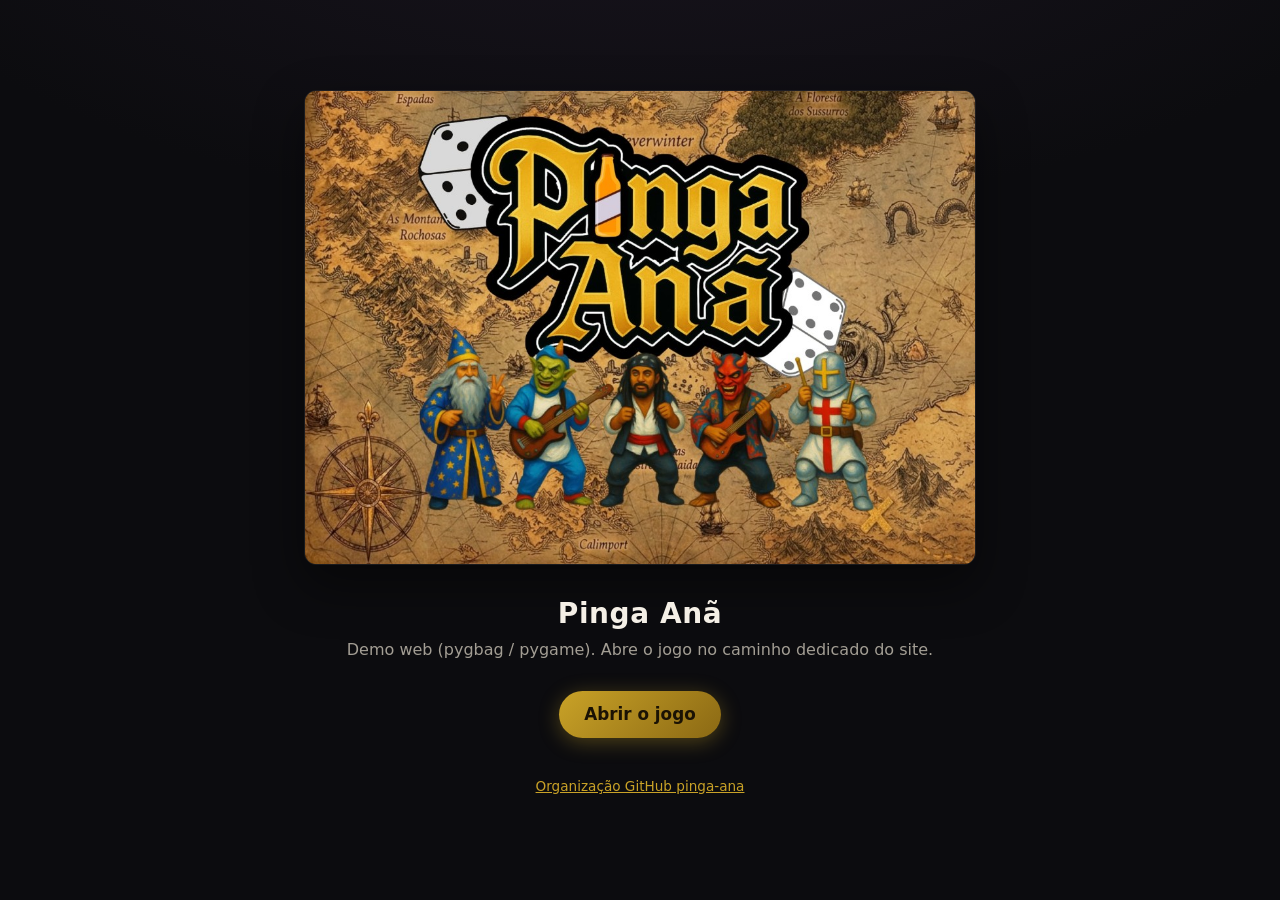
==== index.html @ 32bd064d "feat: landing org pinga-ana.com Static page, hero image, CNAME, .nojekyll, link to /pinga-ana-advent" ====
<!DOCTYPE html>
<html lang="pt">
<head>
  <meta charset="utf-8" />
  <meta name="viewport" content="width=device-width, initial-scale=1" />
  <title>Pinga Anã</title>
  <meta name="description" content="Pinga Anã — demo em navegador (pygbag) e mundo em mapa." />
  <style>
    :root {
      color-scheme: dark;
      --bg: #0c0c0f;
      --fg: #f4efe6;
      --muted: #a39e94;
      --accent: #c9a227;
      --card: #16161c;
    }
    * { box-sizing: border-box; }
    body {
      margin: 0;
      min-height: 100vh;
      font-family: system-ui, "Segoe UI", Roboto, Ubuntu, sans-serif;
      background: radial-gradient(ellipse 120% 80% at 50% -20%, #1a1520 0%, var(--bg) 55%);
      color: var(--fg);
      display: flex;
      flex-direction: column;
      align-items: center;
      justify-content: center;
      padding: 2rem 1.25rem 3rem;
      text-align: center;
    }
    main {
      max-width: 42rem;
      width: 100%;
    }
    .hero {
      width: 100%;
      height: auto;
      border-radius: 12px;
      box-shadow: 0 20px 50px rgba(0, 0, 0, 0.45);
      border: 1px solid rgba(255, 255, 255, 0.06);
    }
    h1 {
      font-size: clamp(1.35rem, 4vw, 1.75rem);
      font-weight: 600;
      letter-spacing: 0.02em;
      margin: 1.75rem 0 0.5rem;
    }
    p.lead {
      color: var(--muted);
      line-height: 1.55;
      margin: 0 0 1.75rem;
      font-size: 1rem;
    }
    a.play {
      display: inline-flex;
      align-items: center;
      justify-content: center;
      gap: 0.5rem;
      padding: 0.85rem 1.6rem;
      border-radius: 999px;
      background: linear-gradient(135deg, var(--accent), #8b6914);
      color: #1a1204;
      font-weight: 700;
      text-decoration: none;
      font-size: 1.05rem;
      box-shadow: 0 4px 20px rgba(201, 162, 39, 0.35);
      transition: transform 0.15s ease, box-shadow 0.15s ease;
    }
    a.play:hover {
      transform: translateY(-2px);
      box-shadow: 0 8px 28px rgba(201, 162, 39, 0.45);
    }
    a.play:focus-visible {
      outline: 2px solid var(--accent);
      outline-offset: 3px;
    }
    footer {
      margin-top: 2.5rem;
      font-size: 0.85rem;
      color: var(--muted);
    }
    footer a {
      color: var(--accent);
    }
  </style>
</head>
<body>
  <main>
    <img
      class="hero"
      src="assets/hero.png"
      alt="Logótipo Pinga Anã: título dourado, dados de RPG, mapa antigo e personagens de fantasia numa banda."
    />
    <h1>Pinga Anã</h1>
    <p class="lead">
      Demo web (pygbag / pygame). Abre o jogo no caminho dedicado do site.
    </p>
    <a class="play" href="/pinga-ana-adventure-demo/">Abrir o jogo</a>
    <footer>
      <a href="https://github.com/pinga-ana">Organização GitHub pinga-ana</a>
    </footer>
  </main>
</body>
</html>
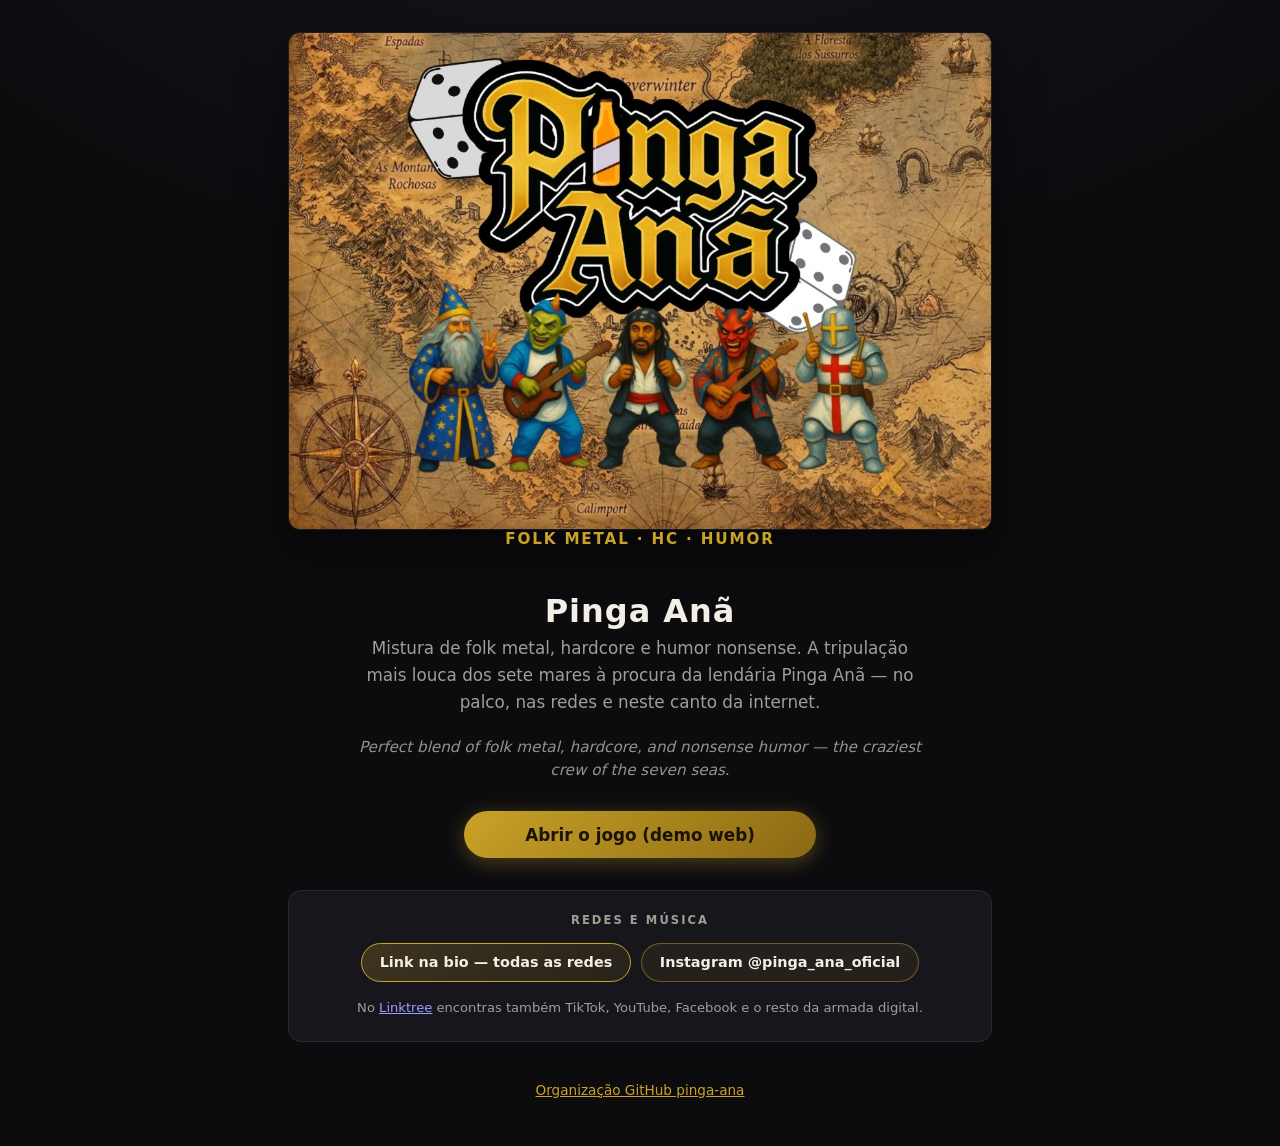
==== commit 67ba7b7f: "Expand landing with band bio, social links, and OG tags. Aligns the homepage copy with Instagram/Lin" ====
--- a/index.html
+++ b/index.html
@@ -3,8 +3,14 @@
 <head>
   <meta charset="utf-8" />
   <meta name="viewport" content="width=device-width, initial-scale=1" />
-  <title>Pinga Anã</title>
-  <meta name="description" content="Pinga Anã — demo em navegador (pygbag) e mundo em mapa." />
+  <title>Pinga Anã — Folk metal, HC e humor</title>
+  <meta name="description" content="Pinga Anã: mistura de folk metal, hardcore e humor nonsense. Demo web, redes sociais e a tripulação mais louca dos sete mares." />
+  <meta property="og:title" content="Pinga Anã" />
+  <meta property="og:description" content="Folk metal, HC e humor nonsense — em busca da lendária Pinga Anã. Jogo demo, Instagram e link na bio." />
+  <meta property="og:type" content="website" />
+  <meta property="og:image" content="https://pinga-ana.com/assets/hero.png" />
+  <meta name="twitter:card" content="summary_large_image" />
+  <meta name="twitter:image" content="https://pinga-ana.com/assets/hero.png" />
   <style>
     :root {
       color-scheme: dark;
@@ -12,7 +18,9 @@
       --fg: #f4efe6;
       --muted: #a39e94;
       --accent: #c9a227;
+      --accent-dim: #8b6914;
       --card: #16161c;
+      --card-border: rgba(255, 255, 255, 0.08);
     }
     * { box-sizing: border-box; }
     body {
@@ -24,13 +32,17 @@
       display: flex;
       flex-direction: column;
       align-items: center;
-      justify-content: center;
       padding: 2rem 1.25rem 3rem;
       text-align: center;
     }
     main {
-      max-width: 42rem;
-      width: 100%;
+      max-width: 44rem;
+      width: 100%;
+      flex: 1;
+      display: flex;
+      flex-direction: column;
+      align-items: center;
+      justify-content: center;
     }
     .hero {
       width: 100%;
@@ -40,16 +52,42 @@
       border: 1px solid rgba(255, 255, 255, 0.06);
     }
     h1 {
-      font-size: clamp(1.35rem, 4vw, 1.75rem);
+      font-size: clamp(1.5rem, 4.5vw, 2rem);
+      font-weight: 700;
+      letter-spacing: 0.03em;
+      margin: 1.75rem 0 0.35rem;
+    }
+    .subtitle {
+      font-size: 0.95rem;
       font-weight: 600;
-      letter-spacing: 0.02em;
-      margin: 1.75rem 0 0.5rem;
+      color: var(--accent);
+      letter-spacing: 0.12em;
+      text-transform: uppercase;
+      margin: 0 0 1rem;
     }
     p.lead {
       color: var(--muted);
+      line-height: 1.6;
+      margin: 0 0 1.25rem;
+      font-size: 1.05rem;
+      max-width: 36rem;
+    }
+    p.lead-en {
+      color: var(--muted);
+      opacity: 0.92;
+      font-size: 0.95rem;
       line-height: 1.55;
       margin: 0 0 1.75rem;
-      font-size: 1rem;
+      font-style: italic;
+      max-width: 36rem;
+    }
+    .actions {
+      display: flex;
+      flex-direction: column;
+      align-items: stretch;
+      gap: 0.75rem;
+      width: 100%;
+      max-width: 22rem;
     }
     a.play {
       display: inline-flex;
@@ -58,7 +96,7 @@
       gap: 0.5rem;
       padding: 0.85rem 1.6rem;
       border-radius: 999px;
-      background: linear-gradient(135deg, var(--accent), #8b6914);
+      background: linear-gradient(135deg, var(--accent), var(--accent-dim));
       color: #1a1204;
       font-weight: 700;
       text-decoration: none;
@@ -73,6 +111,62 @@
     a.play:focus-visible {
       outline: 2px solid var(--accent);
       outline-offset: 3px;
+    }
+    .social-block {
+      margin-top: 2rem;
+      padding: 1.35rem 1.25rem 1.5rem;
+      width: 100%;
+      border-radius: 14px;
+      background: var(--card);
+      border: 1px solid var(--card-border);
+    }
+    .social-block h2 {
+      font-size: 0.72rem;
+      font-weight: 600;
+      letter-spacing: 0.18em;
+      text-transform: uppercase;
+      color: var(--muted);
+      margin: 0 0 1rem;
+    }
+    .social-row {
+      display: flex;
+      flex-wrap: wrap;
+      gap: 0.65rem;
+      justify-content: center;
+    }
+    a.social {
+      display: inline-flex;
+      align-items: center;
+      justify-content: center;
+      gap: 0.45rem;
+      padding: 0.65rem 1.1rem;
+      border-radius: 999px;
+      border: 1px solid rgba(201, 162, 39, 0.45);
+      color: var(--fg);
+      text-decoration: none;
+      font-weight: 600;
+      font-size: 0.9rem;
+      background: rgba(201, 162, 39, 0.08);
+      transition: background 0.15s ease, border-color 0.15s ease, transform 0.15s ease;
+    }
+    a.social:hover {
+      background: rgba(201, 162, 39, 0.18);
+      border-color: var(--accent);
+      transform: translateY(-1px);
+    }
+    a.social:focus-visible {
+      outline: 2px solid var(--accent);
+      outline-offset: 2px;
+    }
+    a.social--primary {
+      background: linear-gradient(135deg, rgba(201, 162, 39, 0.22), rgba(139, 105, 20, 0.15));
+      border-color: var(--accent);
+    }
+    .social-hint {
+      margin: 1rem 0 0;
+      font-size: 0.82rem;
+      color: var(--muted);
+      line-height: 1.45;
     }
     footer {
       margin-top: 2.5rem;
@@ -91,11 +185,37 @@
       src="assets/hero.png"
       alt="Logótipo Pinga Anã: título dourado, dados de RPG, mapa antigo e personagens de fantasia numa banda."
     />
+    <p class="subtitle">Folk metal · HC · Humor</p>
     <h1>Pinga Anã</h1>
     <p class="lead">
-      Demo web (pygbag / pygame). Abre o jogo no caminho dedicado do site.
+      Mistura de folk metal, hardcore e humor nonsense. A tripulação mais louca dos sete mares à procura da lendária Pinga Anã — no palco, nas redes e neste canto da internet.
     </p>
-    <a class="play" href="/pinga-ana-adventure-demo/">Abrir o jogo</a>
+    <p class="lead-en">
+      Perfect blend of folk metal, hardcore, and nonsense humor — the craziest crew of the seven seas.
+    </p>
+    <div class="actions">
+      <a class="play" href="/pinga-ana-adventure-demo/">Abrir o jogo (demo web)</a>
+    </div>
+    <section class="social-block" aria-labelledby="redes-heading">
+      <h2 id="redes-heading">Redes e música</h2>
+      <div class="social-row">
+        <a
+          class="social social--primary"
+          href="https://linktr.ee/pinga_ana_oficial"
+          rel="noopener noreferrer"
+          target="_blank"
+        >Link na bio — todas as redes</a>
+        <a
+          class="social"
+          href="https://www.instagram.com/pinga_ana_oficial/"
+          rel="noopener noreferrer"
+          target="_blank"
+        >Instagram @pinga_ana_oficial</a>
+      </div>
+      <p class="social-hint">
+        No <a href="https://linktr.ee/pinga_ana_oficial" rel="noopener noreferrer" target="_blank">Linktree</a> encontras também TikTok, YouTube, Facebook e o resto da armada digital.
+      </p>
+    </section>
     <footer>
       <a href="https://github.com/pinga-ana">Organização GitHub pinga-ana</a>
     </footer>
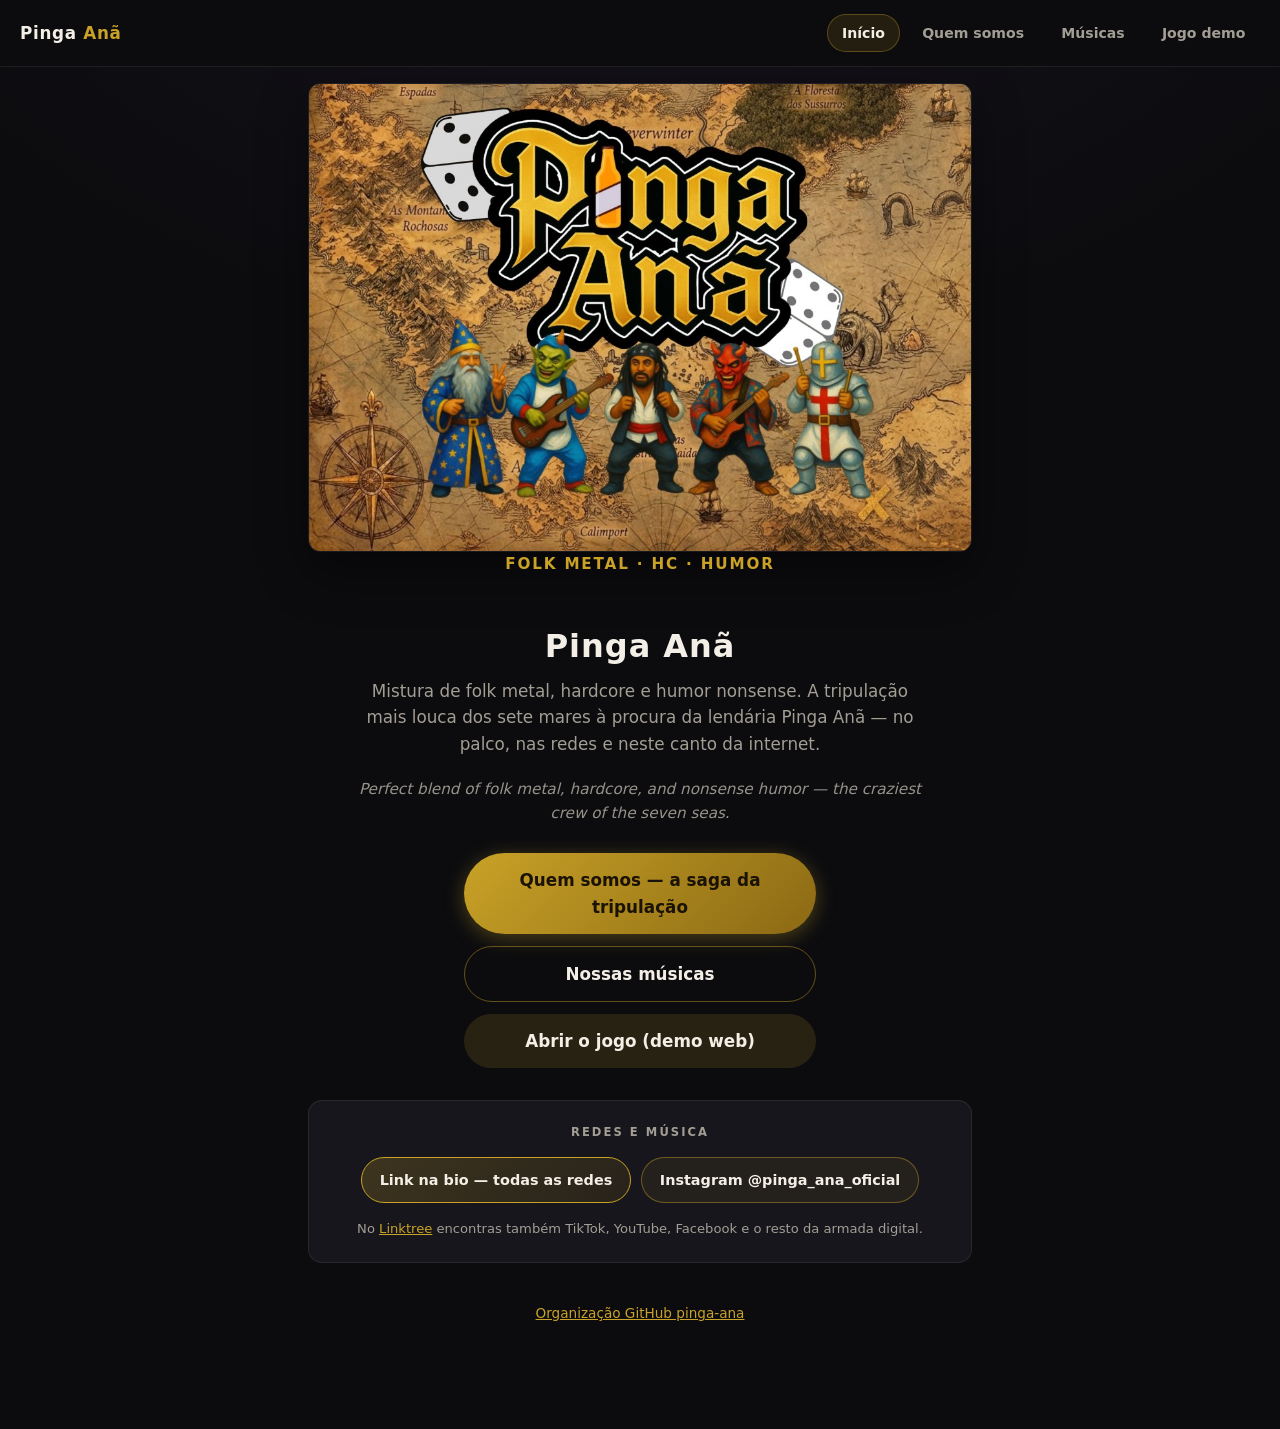
==== commit 869e3892: "Add Quem Somos and Músicas pages with band photos and album covers. Introduce character saga section" ====
--- a/index.html
+++ b/index.html
@@ -29,10 +29,7 @@
       font-family: system-ui, "Segoe UI", Roboto, Ubuntu, sans-serif;
       background: radial-gradient(ellipse 120% 80% at 50% -20%, #1a1520 0%, var(--bg) 55%);
       color: var(--fg);
-      display: flex;
-      flex-direction: column;
-      align-items: center;
-      padding: 2rem 1.25rem 3rem;
+      padding: 0 0 3rem;
       text-align: center;
     }
     main {
@@ -177,9 +174,19 @@
       color: var(--accent);
     }
   </style>
+  <link rel="stylesheet" href="assets/site.css" />
 </head>
 <body>
-  <main>
+  <header class="site-header">
+    <a class="site-logo" href="/">Pinga <span>Anã</span></a>
+    <nav class="site-nav" aria-label="Principal">
+      <a href="/" aria-current="page">Início</a>
+      <a href="quem-somos.html">Quem somos</a>
+      <a href="musicas.html">Músicas</a>
+      <a href="/pinga-ana-adventure-demo/">Jogo demo</a>
+    </nav>
+  </header>
+  <main class="page-wrap" style="max-width: 44rem; text-align: center; display: flex; flex-direction: column; align-items: center; justify-content: center; flex: 1; padding-top: 1rem;">
     <img
       class="hero"
       src="assets/hero.png"
@@ -194,7 +201,9 @@
       Perfect blend of folk metal, hardcore, and nonsense humor — the craziest crew of the seven seas.
     </p>
     <div class="actions">
-      <a class="play" href="/pinga-ana-adventure-demo/">Abrir o jogo (demo web)</a>
+      <a class="play" href="quem-somos.html">Quem somos — a saga da tripulação</a>
+      <a class="play" href="musicas.html" style="background: transparent; color: var(--fg); border: 1px solid rgba(201, 162, 39, 0.45); box-shadow: none;">Nossas músicas</a>
+      <a class="play" href="/pinga-ana-adventure-demo/" style="background: rgba(201, 162, 39, 0.15); color: var(--fg); box-shadow: none;">Abrir o jogo (demo web)</a>
     </div>
     <section class="social-block" aria-labelledby="redes-heading">
       <h2 id="redes-heading">Redes e música</h2>
--- a/assets/site.css
+++ b/assets/site.css
@@ -0,0 +1,336 @@
+:root {
+  color-scheme: dark;
+  --bg: #0c0c0f;
+  --fg: #f4efe6;
+  --muted: #a39e94;
+  --accent: #c9a227;
+  --accent-dim: #8b6914;
+  --card: #16161c;
+  --card-border: rgba(255, 255, 255, 0.08);
+}
+
+* { box-sizing: border-box; }
+
+body {
+  margin: 0;
+  min-height: 100vh;
+  font-family: system-ui, "Segoe UI", Roboto, Ubuntu, sans-serif;
+  background: radial-gradient(ellipse 120% 80% at 50% -20%, #1a1520 0%, var(--bg) 55%);
+  color: var(--fg);
+  line-height: 1.6;
+}
+
+a { color: var(--accent); }
+
+body:has(.site-header) {
+  display: flex;
+  flex-direction: column;
+  align-items: stretch;
+}
+
+.site-header {
+  position: sticky;
+  top: 0;
+  z-index: 100;
+  width: 100%;
+  display: flex;
+  flex-wrap: wrap;
+  align-items: center;
+  justify-content: space-between;
+  gap: 0.75rem 1.25rem;
+  padding: 0.85rem 1.25rem;
+  background: rgba(12, 12, 15, 0.92);
+  backdrop-filter: blur(10px);
+  border-bottom: 1px solid var(--card-border);
+}
+
+.site-logo {
+  font-weight: 700;
+  font-size: 1.05rem;
+  letter-spacing: 0.04em;
+  color: var(--fg);
+  text-decoration: none;
+}
+
+.site-logo span { color: var(--accent); }
+
+.site-nav {
+  display: flex;
+  flex-wrap: wrap;
+  gap: 0.35rem 0.5rem;
+}
+
+.site-nav a {
+  padding: 0.45rem 0.85rem;
+  border-radius: 999px;
+  text-decoration: none;
+  font-size: 0.88rem;
+  font-weight: 600;
+  color: var(--muted);
+  border: 1px solid transparent;
+  transition: color 0.15s, background 0.15s, border-color 0.15s;
+}
+
+.site-nav a:hover,
+.site-nav a[aria-current="page"] {
+  color: var(--fg);
+  background: rgba(201, 162, 39, 0.12);
+  border-color: rgba(201, 162, 39, 0.35);
+}
+
+.page-wrap {
+  max-width: 52rem;
+  margin: 0 auto;
+  padding: 2rem 1.25rem 3.5rem;
+}
+
+.page-hero {
+  width: 100%;
+  height: auto;
+  border-radius: 14px;
+  border: 1px solid rgba(255, 255, 255, 0.06);
+  box-shadow: 0 20px 50px rgba(0, 0, 0, 0.45);
+  margin-bottom: 2rem;
+}
+
+.page-title {
+  font-size: clamp(1.75rem, 5vw, 2.35rem);
+  font-weight: 700;
+  letter-spacing: 0.03em;
+  margin: 0 0 0.5rem;
+  text-align: center;
+}
+
+.page-subtitle {
+  text-align: center;
+  color: var(--accent);
+  font-size: 0.82rem;
+  font-weight: 600;
+  letter-spacing: 0.14em;
+  text-transform: uppercase;
+  margin: 0 0 1.5rem;
+}
+
+.prose {
+  color: var(--muted);
+  font-size: 1.02rem;
+  max-width: 42rem;
+  margin: 0 auto 2.5rem;
+  text-align: center;
+}
+
+.prose p { margin: 0 0 1rem; }
+
+.prose strong { color: var(--fg); }
+
+.character {
+  display: grid;
+  gap: 1.5rem;
+  align-items: center;
+  margin-bottom: 3.5rem;
+  padding: 1.5rem;
+  border-radius: 16px;
+  background: var(--card);
+  border: 1px solid var(--card-border);
+}
+
+@media (min-width: 640px) {
+  .character {
+    grid-template-columns: minmax(0, 1fr) minmax(0, 1.15fr);
+    gap: 2rem;
+    padding: 1.75rem;
+  }
+  .character--reverse .character__media { order: 2; }
+  .character--reverse .character__body { order: 1; }
+}
+
+.character__media {
+  margin: 0;
+  border-radius: 12px;
+  overflow: hidden;
+  aspect-ratio: 4 / 5;
+  max-height: 22rem;
+  background: #0a0a0c;
+}
+
+.character__media img {
+  width: 100%;
+  height: 100%;
+  object-fit: cover;
+  display: block;
+}
+
+.character__media--wide {
+  aspect-ratio: 16 / 10;
+  max-height: none;
+}
+
+.character__media--group img {
+  object-position: 12% center;
+}
+
+.character__media--group-right img {
+  object-position: 88% center;
+}
+
+.character__role {
+  font-size: 0.72rem;
+  font-weight: 600;
+  letter-spacing: 0.16em;
+  text-transform: uppercase;
+  color: var(--accent);
+  margin: 0 0 0.35rem;
+}
+
+.character h2 {
+  font-size: clamp(1.35rem, 3.5vw, 1.65rem);
+  margin: 0 0 0.75rem;
+  line-height: 1.2;
+}
+
+.character__body p {
+  margin: 0 0 0.85rem;
+  color: var(--muted);
+  font-size: 0.98rem;
+}
+
+.character__body p:last-child { margin-bottom: 0; }
+
+.character__extras {
+  display: flex;
+  flex-wrap: wrap;
+  gap: 0.5rem;
+  margin-top: 1rem;
+}
+
+.character__extras img {
+  width: 5.5rem;
+  height: 5.5rem;
+  object-fit: cover;
+  border-radius: 8px;
+  border: 1px solid var(--card-border);
+}
+
+.gallery {
+  margin-top: 3rem;
+  padding-top: 2rem;
+  border-top: 1px solid var(--card-border);
+}
+
+.gallery h2 {
+  text-align: center;
+  font-size: 1.1rem;
+  letter-spacing: 0.12em;
+  text-transform: uppercase;
+  color: var(--muted);
+  margin: 0 0 1.25rem;
+}
+
+.gallery__grid {
+  display: grid;
+  grid-template-columns: repeat(auto-fill, minmax(10rem, 1fr));
+  gap: 0.75rem;
+}
+
+.gallery__grid img {
+  width: 100%;
+  aspect-ratio: 1;
+  object-fit: cover;
+  border-radius: 10px;
+  border: 1px solid var(--card-border);
+}
+
+.gallery__grid img--wide {
+  grid-column: span 2;
+  aspect-ratio: 16 / 10;
+}
+
+@media (max-width: 480px) {
+  .gallery__grid img--wide { grid-column: span 1; }
+}
+
+.music-grid {
+  display: grid;
+  grid-template-columns: repeat(auto-fill, minmax(14rem, 1fr));
+  gap: 1.5rem;
+  margin-top: 2rem;
+}
+
+.music-card {
+  margin: 0;
+  border-radius: 14px;
+  overflow: hidden;
+  background: var(--card);
+  border: 1px solid var(--card-border);
+  transition: transform 0.15s ease, box-shadow 0.15s ease;
+}
+
+.music-card:hover {
+  transform: translateY(-4px);
+  box-shadow: 0 12px 32px rgba(0, 0, 0, 0.4);
+}
+
+.music-card img {
+  width: 100%;
+  aspect-ratio: 1;
+  object-fit: cover;
+  display: block;
+}
+
+.music-card figcaption {
+  padding: 1rem 1.1rem 1.15rem;
+  text-align: center;
+}
+
+.music-card h2 {
+  font-size: 1.05rem;
+  margin: 0 0 0.35rem;
+  color: var(--fg);
+}
+
+.music-card p {
+  margin: 0;
+  font-size: 0.88rem;
+  color: var(--muted);
+}
+
+.cta-block {
+  margin-top: 2.5rem;
+  padding: 1.5rem;
+  text-align: center;
+  border-radius: 14px;
+  background: var(--card);
+  border: 1px solid var(--card-border);
+}
+
+.cta-block p {
+  margin: 0 0 1rem;
+  color: var(--muted);
+}
+
+.btn {
+  display: inline-flex;
+  align-items: center;
+  justify-content: center;
+  padding: 0.75rem 1.4rem;
+  border-radius: 999px;
+  background: linear-gradient(135deg, var(--accent), var(--accent-dim));
+  color: #1a1204;
+  font-weight: 700;
+  text-decoration: none;
+  font-size: 0.95rem;
+  transition: transform 0.15s ease, box-shadow 0.15s ease;
+}
+
+.btn:hover {
+  transform: translateY(-2px);
+  box-shadow: 0 8px 24px rgba(201, 162, 39, 0.35);
+}
+
+.site-footer {
+  text-align: center;
+  padding: 2rem 1.25rem;
+  font-size: 0.85rem;
+  color: var(--muted);
+  border-top: 1px solid var(--card-border);
+}
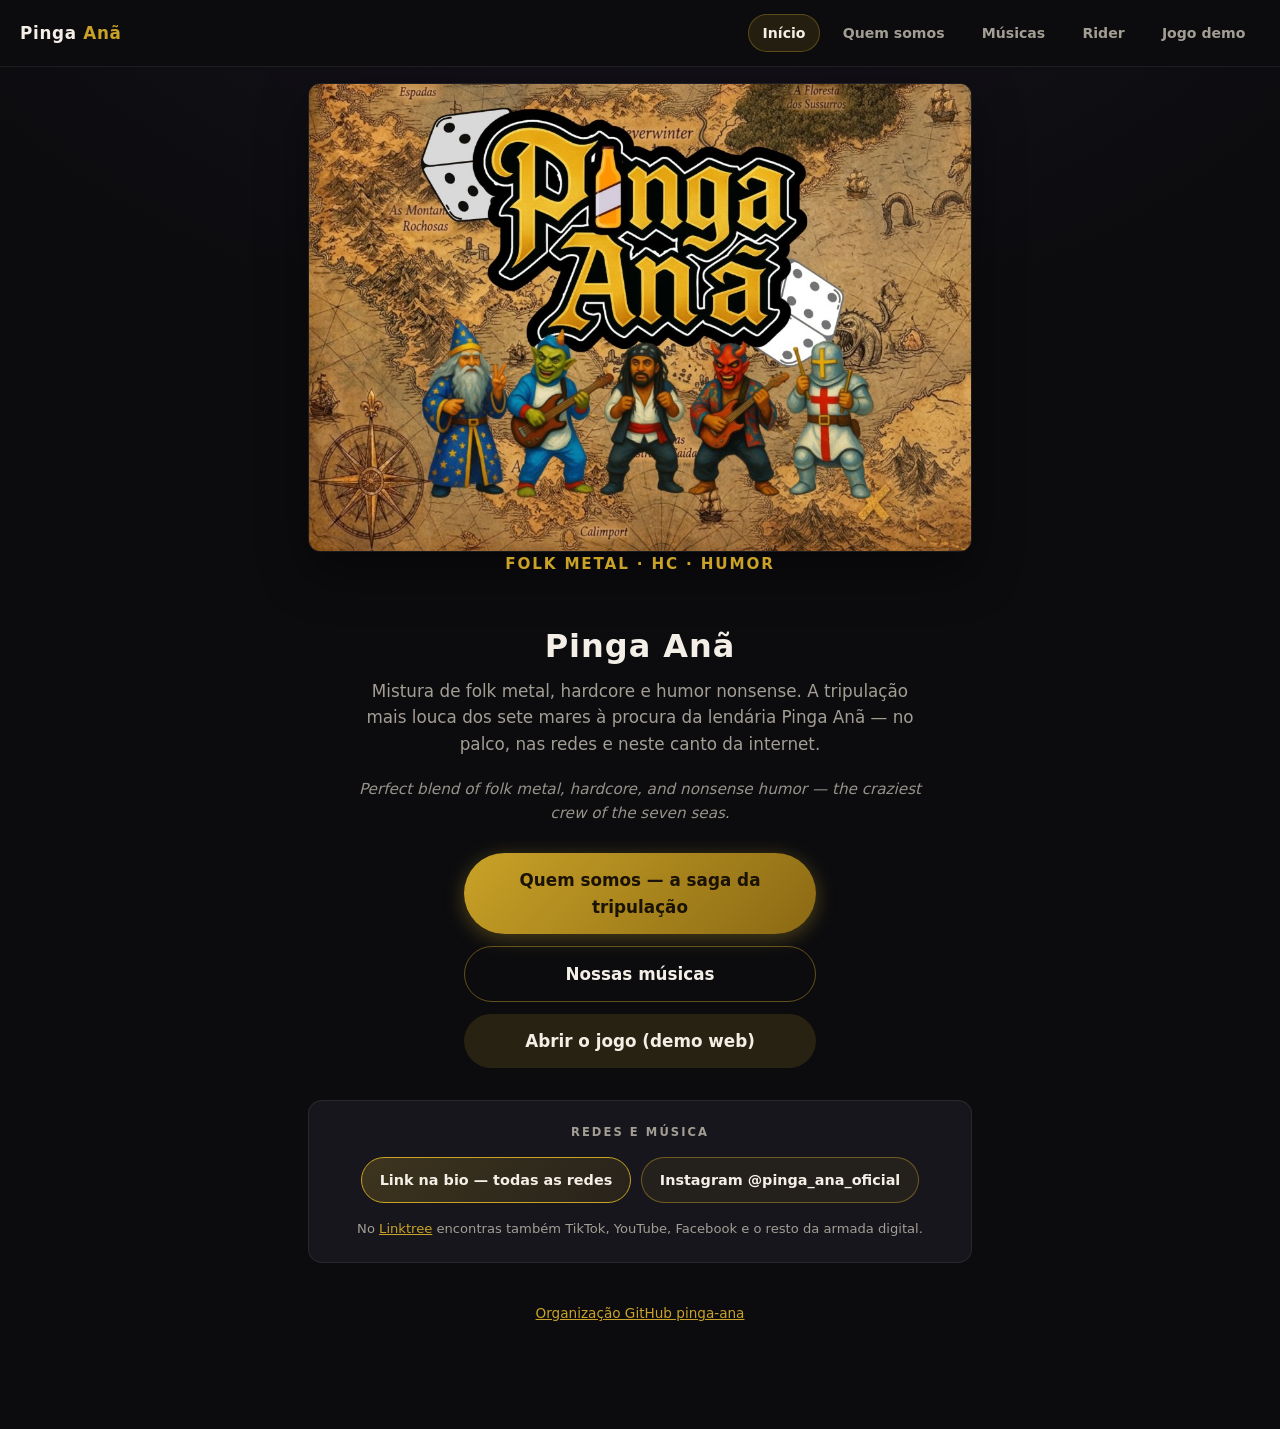
==== commit 06395cf0: "Add rider técnico page with stage plot, input list, and PDF download. Publish formatted technical an" ====
--- a/index.html
+++ b/index.html
@@ -183,6 +183,7 @@
       <a href="/" aria-current="page">Início</a>
       <a href="quem-somos.html">Quem somos</a>
       <a href="musicas.html">Músicas</a>
+      <a href="rider-tecnico.html">Rider</a>
       <a href="/pinga-ana-adventure-demo/">Jogo demo</a>
     </nav>
   </header>
--- a/assets/site.css
+++ b/assets/site.css
@@ -334,3 +334,216 @@
   color: var(--muted);
   border-top: 1px solid var(--card-border);
 }
+
+/* Rider técnico */
+.page-wrap--wide { max-width: 58rem; }
+
+.rider-meta {
+  display: grid;
+  gap: 1rem;
+  margin-bottom: 2.5rem;
+  padding: 1.35rem 1.5rem;
+  border-radius: 14px;
+  background: var(--card);
+  border: 1px solid var(--card-border);
+}
+
+@media (min-width: 560px) {
+  .rider-meta { grid-template-columns: repeat(2, 1fr); }
+}
+
+.rider-meta dt {
+  font-size: 0.7rem;
+  font-weight: 600;
+  letter-spacing: 0.14em;
+  text-transform: uppercase;
+  color: var(--accent);
+  margin: 0 0 0.2rem;
+}
+
+.rider-meta dd {
+  margin: 0;
+  color: var(--fg);
+  font-size: 0.95rem;
+}
+
+.rider-toc {
+  display: flex;
+  flex-wrap: wrap;
+  gap: 0.45rem;
+  justify-content: center;
+  margin-bottom: 2.5rem;
+}
+
+.rider-toc a {
+  padding: 0.4rem 0.75rem;
+  border-radius: 999px;
+  font-size: 0.82rem;
+  font-weight: 600;
+  text-decoration: none;
+  color: var(--muted);
+  border: 1px solid var(--card-border);
+  background: rgba(255, 255, 255, 0.03);
+  transition: color 0.15s, border-color 0.15s, background 0.15s;
+}
+
+.rider-toc a:hover {
+  color: var(--fg);
+  border-color: rgba(201, 162, 39, 0.4);
+  background: rgba(201, 162, 39, 0.1);
+}
+
+.rider-section {
+  margin-bottom: 2.75rem;
+  scroll-margin-top: 5rem;
+}
+
+.rider-section h2 {
+  font-size: clamp(1.2rem, 3vw, 1.45rem);
+  margin: 0 0 1rem;
+  padding-bottom: 0.5rem;
+  border-bottom: 1px solid var(--card-border);
+  color: var(--fg);
+}
+
+.rider-section h3 {
+  font-size: 1rem;
+  margin: 1.25rem 0 0.5rem;
+  color: var(--accent);
+}
+
+.rider-section p,
+.rider-section li {
+  color: var(--muted);
+  font-size: 0.96rem;
+}
+
+.rider-section ul {
+  margin: 0 0 1rem;
+  padding-left: 1.25rem;
+}
+
+.rider-section li { margin-bottom: 0.4rem; }
+
+.rider-section li strong { color: var(--fg); }
+
+.rider-note {
+  margin-top: 0.75rem;
+  padding: 0.75rem 1rem;
+  border-radius: 8px;
+  font-size: 0.88rem;
+  background: rgba(201, 162, 39, 0.08);
+  border: 1px solid rgba(201, 162, 39, 0.25);
+  color: var(--muted);
+}
+
+.table-wrap {
+  overflow-x: auto;
+  margin: 1rem 0;
+  border-radius: 12px;
+  border: 1px solid var(--card-border);
+  background: var(--card);
+}
+
+.rider-table {
+  width: 100%;
+  border-collapse: collapse;
+  font-size: 0.88rem;
+  min-width: 36rem;
+}
+
+.rider-table th,
+.rider-table td {
+  padding: 0.6rem 0.75rem;
+  text-align: left;
+  border-bottom: 1px solid var(--card-border);
+}
+
+.rider-table th {
+  font-size: 0.72rem;
+  font-weight: 600;
+  letter-spacing: 0.08em;
+  text-transform: uppercase;
+  color: var(--accent);
+  background: rgba(0, 0, 0, 0.25);
+}
+
+.rider-table tbody tr:last-child td { border-bottom: none; }
+
+.rider-table td:first-child {
+  font-weight: 600;
+  color: var(--fg);
+  white-space: nowrap;
+}
+
+.stage-plot {
+  margin: 1.25rem 0;
+  border-radius: 14px;
+  overflow: hidden;
+  border: 1px solid var(--card-border);
+  background: #fff;
+}
+
+.stage-plot img {
+  width: 100%;
+  height: auto;
+  display: block;
+}
+
+.stage-layout {
+  display: grid;
+  gap: 0.75rem;
+  margin-top: 1rem;
+}
+
+@media (min-width: 520px) {
+  .stage-layout { grid-template-columns: repeat(2, 1fr); }
+}
+
+.stage-layout li {
+  list-style: none;
+  margin: 0;
+  padding: 0.85rem 1rem;
+  border-radius: 10px;
+  background: var(--card);
+  border: 1px solid var(--card-border);
+}
+
+.stage-layout strong {
+  display: block;
+  color: var(--fg);
+  margin-bottom: 0.25rem;
+}
+
+.ref-list {
+  list-style: none;
+  margin: 0;
+  padding: 0;
+}
+
+.ref-list li {
+  padding: 0.65rem 0;
+  border-bottom: 1px solid var(--card-border);
+  color: var(--muted);
+}
+
+.ref-list li:last-child { border-bottom: none; }
+
+.rider-actions {
+  display: flex;
+  flex-wrap: wrap;
+  gap: 0.75rem;
+  justify-content: center;
+  margin-top: 1rem;
+}
+
+.btn--outline {
+  background: transparent;
+  color: var(--fg);
+  border: 1px solid rgba(201, 162, 39, 0.45);
+  box-shadow: none;
+}
+
+.btn--outline:hover {
+  background: rgba(201, 162, 39, 0.12);
+}
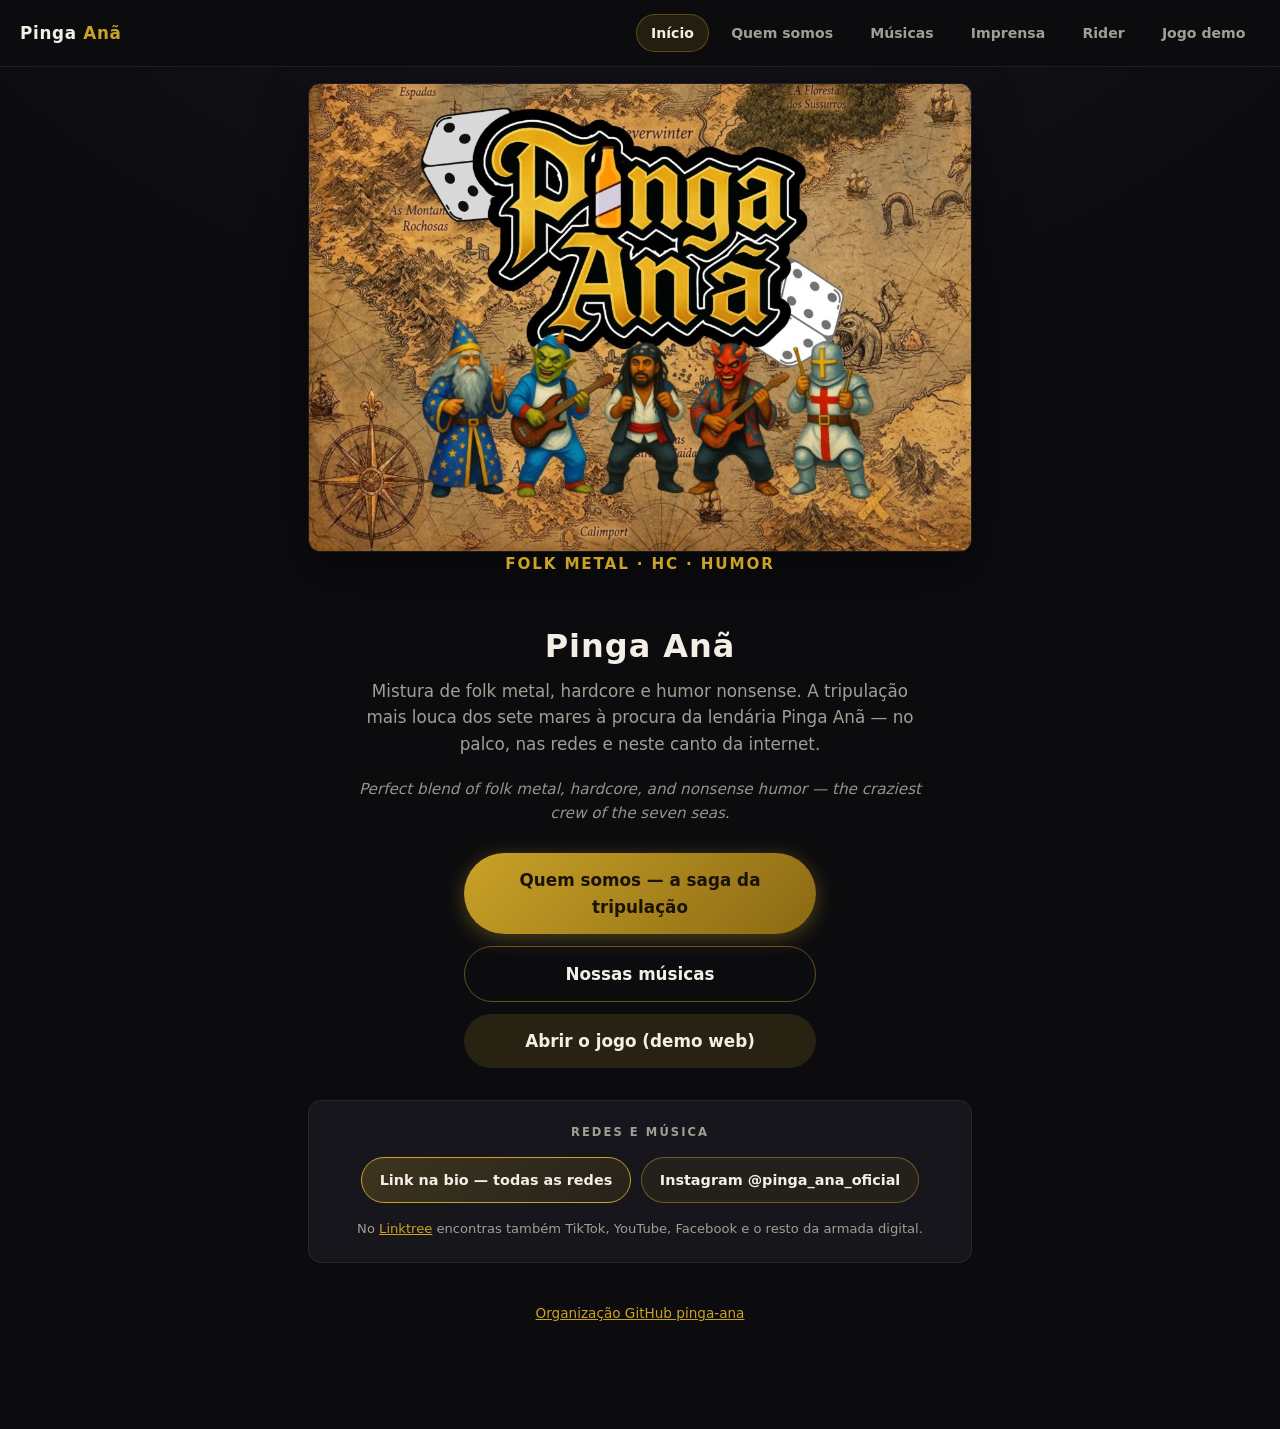
==== commit 482870a1: "Add Imprensa press kit page with bios, photos, and EPK download. Gives promoters and media a dedicat" ====
--- a/index.html
+++ b/index.html
@@ -183,6 +183,7 @@
       <a href="/" aria-current="page">Início</a>
       <a href="quem-somos.html">Quem somos</a>
       <a href="musicas.html">Músicas</a>
+      <a href="imprensa.html">Imprensa</a>
       <a href="rider-tecnico.html">Rider</a>
       <a href="/pinga-ana-adventure-demo/">Jogo demo</a>
     </nav>
--- a/assets/site.css
+++ b/assets/site.css
@@ -547,3 +547,189 @@
 .btn--outline:hover {
   background: rgba(201, 162, 39, 0.12);
 }
+
+/* Imprensa / press kit */
+.press-hero {
+  display: grid;
+  gap: 1.5rem;
+  align-items: center;
+  margin-bottom: 2.75rem;
+  padding: 1.5rem;
+  border-radius: 16px;
+  background: var(--card);
+  border: 1px solid var(--card-border);
+}
+
+@media (min-width: 640px) {
+  .press-hero {
+    grid-template-columns: minmax(0, 1fr) minmax(0, 1.1fr);
+    gap: 2rem;
+    padding: 1.75rem;
+  }
+}
+
+.press-hero__brand img {
+  width: 100%;
+  height: auto;
+  border-radius: 12px;
+  border: 1px solid var(--card-border);
+}
+
+.press-hero__actions h2 {
+  font-size: 1.25rem;
+  margin: 0 0 0.5rem;
+}
+
+.press-hero__actions p {
+  margin: 0 0 1rem;
+  color: var(--muted);
+  font-size: 0.96rem;
+}
+
+.press-section {
+  margin-bottom: 2.75rem;
+  scroll-margin-top: 5rem;
+}
+
+.press-section h2 {
+  font-size: clamp(1.2rem, 3vw, 1.45rem);
+  margin: 0 0 0.5rem;
+  padding-bottom: 0.5rem;
+  border-bottom: 1px solid var(--card-border);
+}
+
+.press-section__lead {
+  color: var(--muted);
+  font-size: 0.95rem;
+  margin: 0 0 1.25rem;
+}
+
+.press-note {
+  margin: 1rem 0 0;
+  font-size: 0.85rem;
+  color: var(--muted);
+}
+
+.bio-card {
+  margin-bottom: 1.25rem;
+  padding: 1.15rem 1.25rem;
+  border-radius: 12px;
+  background: var(--card);
+  border: 1px solid var(--card-border);
+}
+
+.bio-card__head {
+  display: flex;
+  flex-wrap: wrap;
+  align-items: baseline;
+  justify-content: space-between;
+  gap: 0.35rem 0.75rem;
+  margin-bottom: 0.75rem;
+}
+
+.bio-card__head h3 {
+  margin: 0;
+  font-size: 0.95rem;
+  color: var(--accent);
+}
+
+.bio-card__tag {
+  font-size: 0.72rem;
+  font-weight: 600;
+  letter-spacing: 0.1em;
+  text-transform: uppercase;
+  color: var(--muted);
+}
+
+.bio-card__text {
+  margin: 0;
+  padding: 0;
+  border: none;
+}
+
+.bio-card__text p {
+  margin: 0 0 0.85rem;
+  color: var(--fg);
+  font-size: 0.96rem;
+  line-height: 1.65;
+  text-align: left;
+}
+
+.bio-card__text p:last-child {
+  margin-bottom: 0;
+}
+
+.press-logo-row {
+  display: grid;
+  gap: 1.25rem;
+  align-items: center;
+  padding: 1.25rem;
+  border-radius: 14px;
+  background: var(--card);
+  border: 1px solid var(--card-border);
+}
+
+@media (min-width: 520px) {
+  .press-logo-row {
+    grid-template-columns: minmax(0, 14rem) 1fr;
+  }
+}
+
+.press-logo-row img {
+  width: 100%;
+  border-radius: 10px;
+  border: 1px solid var(--card-border);
+}
+
+.press-logo-row p {
+  margin: 0 0 1rem;
+  color: var(--muted);
+  font-size: 0.95rem;
+}
+
+.press-photo-list {
+  list-style: none;
+  margin: 0;
+  padding: 0;
+  display: flex;
+  flex-direction: column;
+  gap: 0.5rem;
+}
+
+.press-photo-list li {
+  display: grid;
+  grid-template-columns: 5.5rem 1fr auto;
+  gap: 0.75rem 1rem;
+  align-items: center;
+  padding: 0.65rem 0.85rem;
+  border-radius: 10px;
+  background: var(--card);
+  border: 1px solid var(--card-border);
+}
+
+.press-photo-list img {
+  width: 5.5rem;
+  height: 3.5rem;
+  object-fit: cover;
+  border-radius: 6px;
+}
+
+.press-photo-list__label {
+  font-size: 0.9rem;
+  color: var(--fg);
+}
+
+.press-photo-list a {
+  font-size: 0.85rem;
+  font-weight: 600;
+  text-decoration: none;
+  white-space: nowrap;
+}
+
+.press-photo-list a:hover {
+  text-decoration: underline;
+}
+
+.press-meta {
+  margin-bottom: 0;
+}
